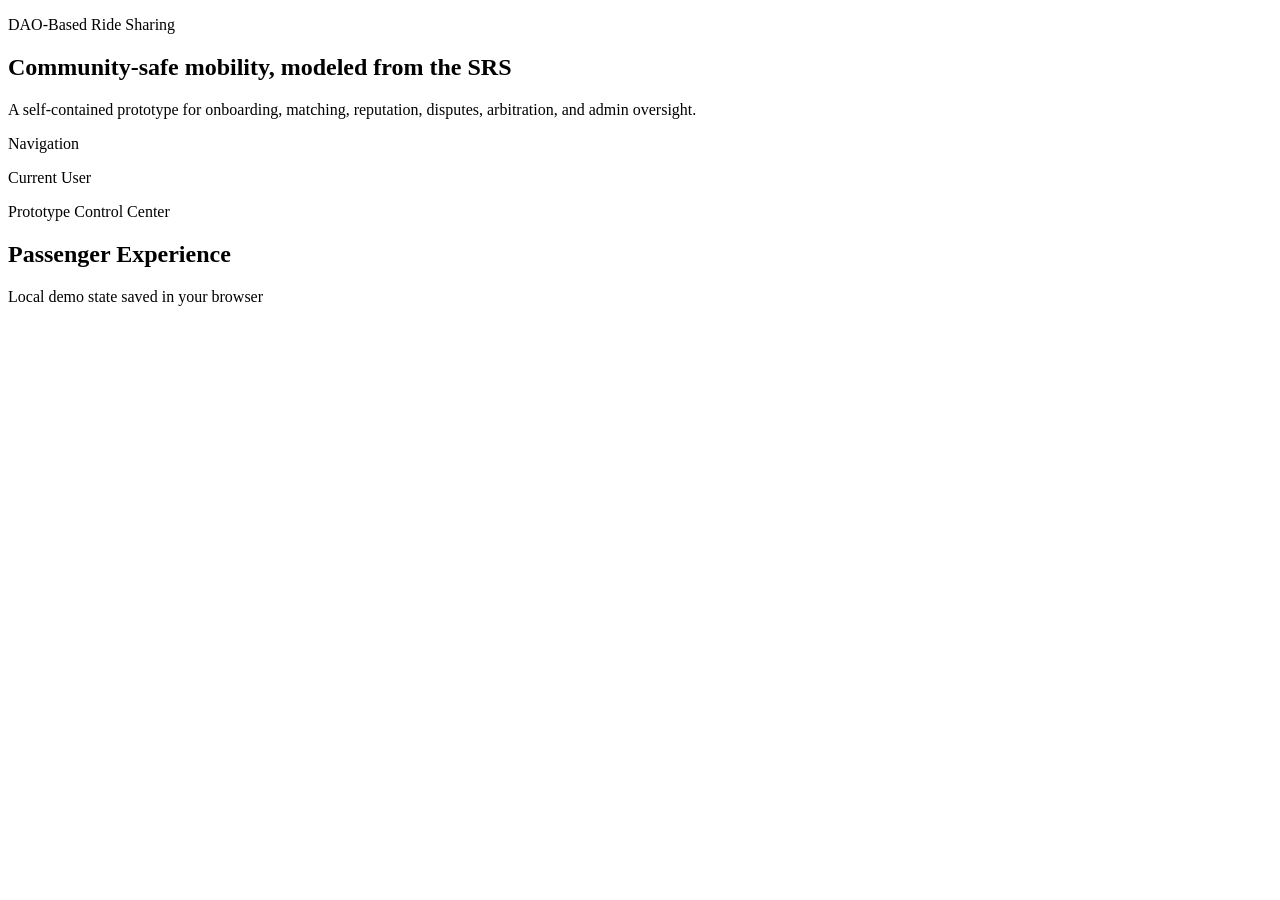
==== public/index.html @ 28e4d22e "Add initial DAO ride sharing prototype and static server" ====
<!doctype html>
<html lang="en">
  <head>
    <meta charset="utf-8" />
    <meta name="viewport" content="width=device-width, initial-scale=1" />
    <title>DAO Ride Sharing Prototype</title>
    <link rel="stylesheet" href="./styles.css" />
  </head>
  <body>
    <div class="page-shell">
      <aside class="sidebar">
        <div class="brand-card">
          <p class="eyebrow">DAO-Based Ride Sharing</p>
          <h1>Community-safe mobility, modeled from the SRS</h1>
          <p class="muted">
            A self-contained prototype for onboarding, matching, reputation,
            disputes, arbitration, and admin oversight.
          </p>
        </div>

        <div class="panel">
          <p class="panel-title">Navigation</p>
          <nav id="nav" class="nav-stack"></nav>
        </div>

        <div class="panel">
          <p class="panel-title">Current User</p>
          <div id="user-summary"></div>
        </div>
      </aside>

      <main class="main-content">
        <header class="topbar">
          <div>
            <p class="eyebrow">Prototype Control Center</p>
            <h2 id="view-title">Passenger Experience</h2>
          </div>
          <div class="status-chip">
            <span class="status-dot"></span>
            Local demo state saved in your browser
          </div>
        </header>

        <section id="hero-stats" class="hero-stats"></section>
        <section id="view-root" class="view-root"></section>
      </main>
    </div>

    <template id="empty-state-template">
      <div class="empty-state">
        <h3>Nothing here yet</h3>
        <p class="muted">Try another role or create your first ride request.</p>
      </div>
    </template>

    <script src="./app.js"></script>
  </body>
</html>
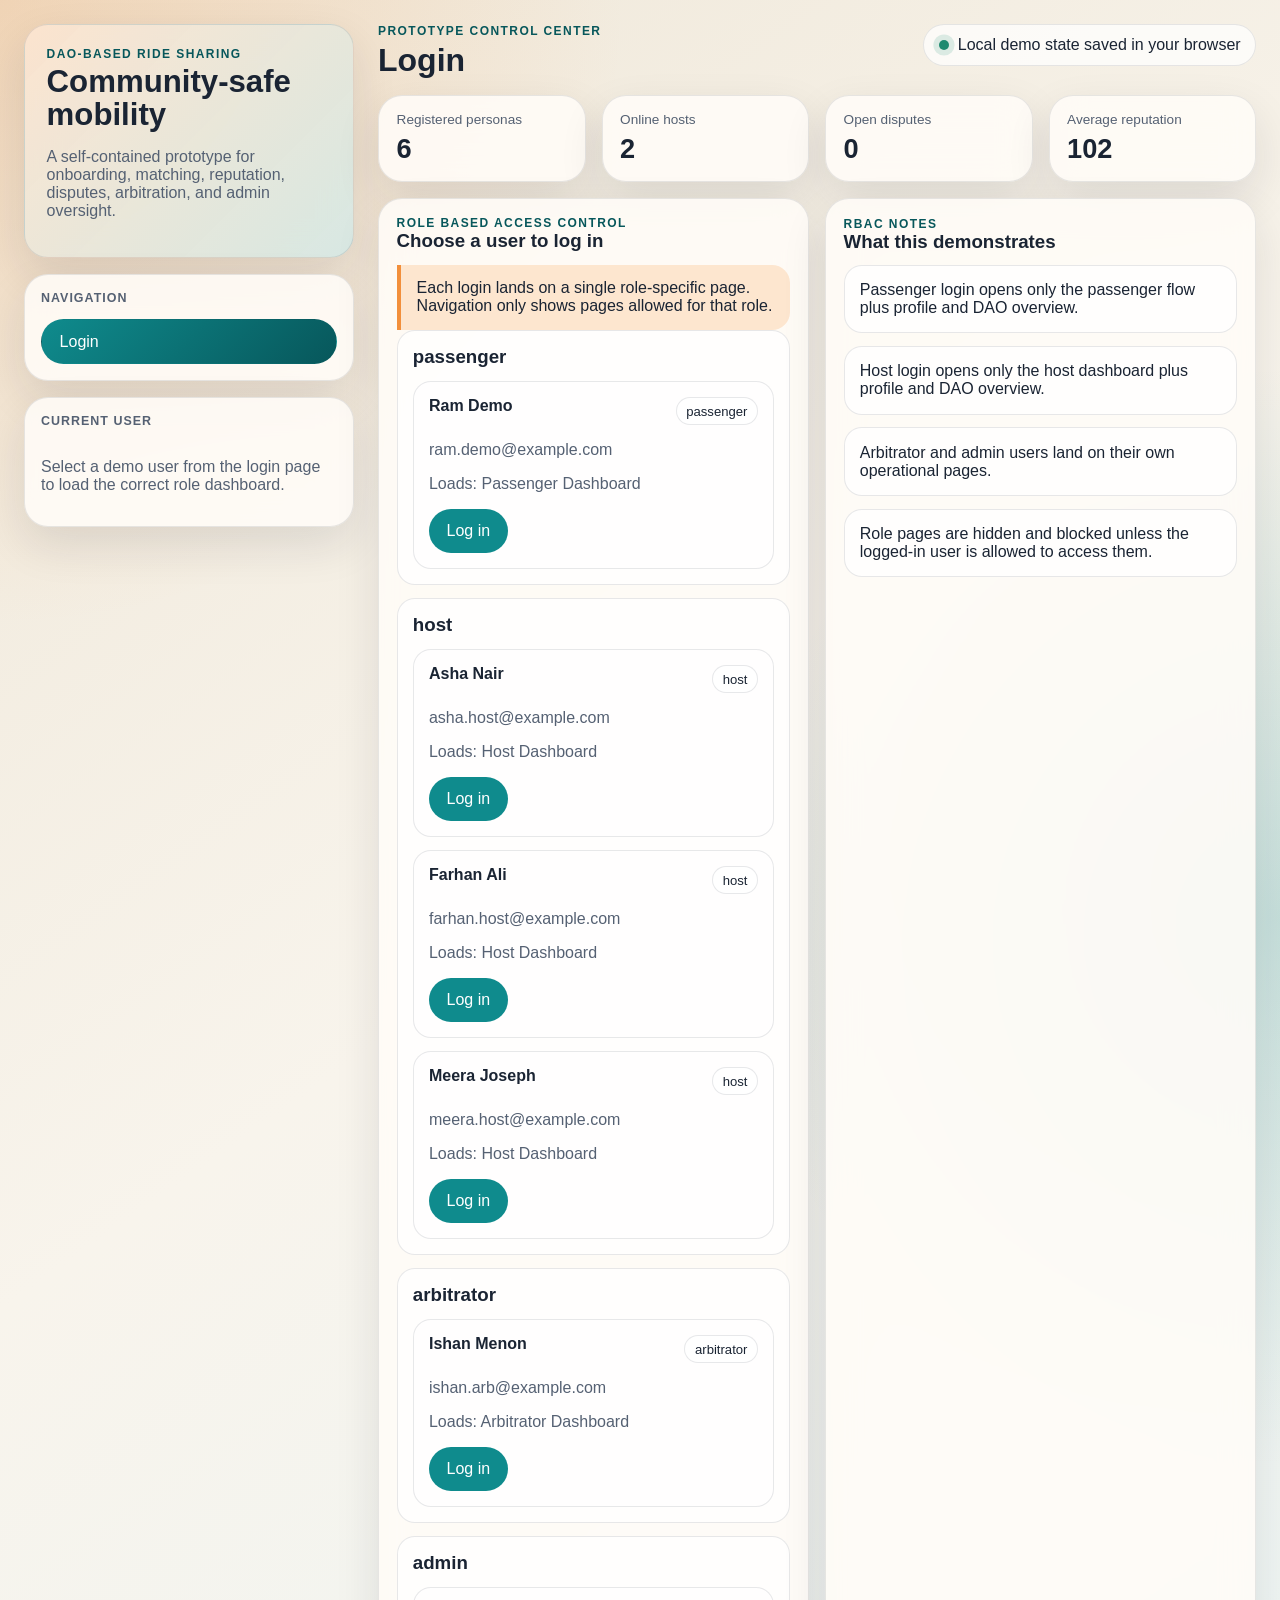
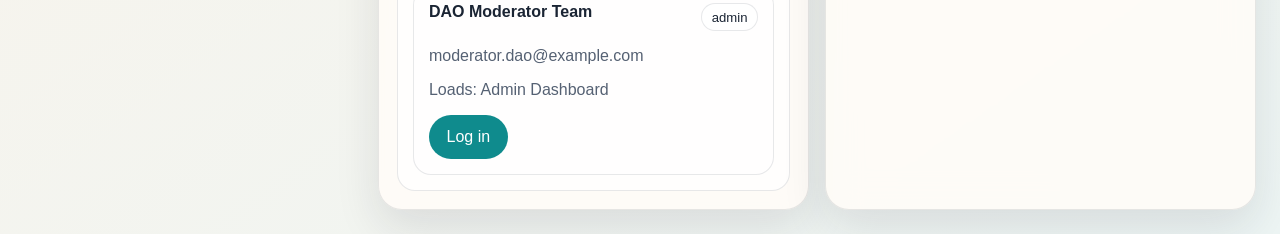
==== commit 17c92430: "Updating index.html" ====
--- a/public/index.html
+++ b/public/index.html
@@ -11,7 +11,7 @@
       <aside class="sidebar">
         <div class="brand-card">
           <p class="eyebrow">DAO-Based Ride Sharing</p>
-          <h1>Community-safe mobility, modeled from the SRS</h1>
+          <h1>Community-safe mobility</h1>
           <p class="muted">
             A self-contained prototype for onboarding, matching, reputation,
             disputes, arbitration, and admin oversight.
--- a/public/styles.css
+++ b/public/styles.css
@@ -0,0 +1,418 @@
+﻿:root {
+  --bg: #f4efe5;
+  --panel: rgba(255, 252, 247, 0.88);
+  --ink: #1a2433;
+  --muted: #556173;
+  --line: rgba(26, 36, 51, 0.1);
+  --accent: #0f8b8d;
+  --accent-strong: #07575b;
+  --warm: #f28f3b;
+  --warm-soft: #fde6cf;
+  --danger: #c44536;
+  --success: #1f8a70;
+  --shadow: 0 18px 45px rgba(23, 31, 42, 0.11);
+  --radius-lg: 24px;
+  --radius-md: 18px;
+  --radius-sm: 12px;
+}
+
+* {
+  box-sizing: border-box;
+}
+
+html,
+body {
+  margin: 0;
+  min-height: 100%;
+  font-family: Aptos, "Segoe UI", "Trebuchet MS", sans-serif;
+  color: var(--ink);
+  background:
+    radial-gradient(circle at top left, rgba(242, 143, 59, 0.22), transparent 28%),
+    radial-gradient(circle at right center, rgba(15, 139, 141, 0.2), transparent 35%),
+    linear-gradient(145deg, #efe7d8, #f8f4ec 48%, #edf5f4);
+}
+
+button,
+input,
+select,
+textarea {
+  font: inherit;
+}
+
+button {
+  border: 0;
+  border-radius: 999px;
+  padding: 0.8rem 1.1rem;
+  background: var(--accent);
+  color: white;
+  cursor: pointer;
+  transition: transform 140ms ease, opacity 140ms ease, background 140ms ease;
+}
+
+button:hover {
+  transform: translateY(-1px);
+}
+
+button.secondary {
+  background: rgba(15, 139, 141, 0.12);
+  color: var(--accent-strong);
+}
+
+button.ghost {
+  background: transparent;
+  color: var(--accent-strong);
+  border: 1px solid var(--line);
+}
+
+button.danger {
+  background: var(--danger);
+}
+
+button:disabled {
+  cursor: not-allowed;
+  opacity: 0.55;
+  transform: none;
+}
+
+.page-shell {
+  display: grid;
+  grid-template-columns: 330px 1fr;
+  gap: 1.5rem;
+  padding: 1.5rem;
+}
+
+.sidebar,
+.main-content {
+  min-width: 0;
+}
+
+.sidebar {
+  display: flex;
+  flex-direction: column;
+  gap: 1rem;
+}
+
+.brand-card,
+.panel,
+.hero-card,
+.content-card {
+  border: 1px solid var(--line);
+  border-radius: var(--radius-lg);
+  background: var(--panel);
+  box-shadow: var(--shadow);
+  backdrop-filter: blur(16px);
+}
+
+.brand-card {
+  padding: 1.35rem;
+  background:
+    linear-gradient(135deg, rgba(242, 143, 59, 0.18), rgba(15, 139, 141, 0.16)),
+    var(--panel);
+}
+
+.brand-card h1 {
+  margin: 0.35rem 0 0.6rem;
+  font-size: 1.95rem;
+  line-height: 1.05;
+}
+
+.panel {
+  padding: 1rem;
+}
+
+.panel-title {
+  margin: 0 0 0.85rem;
+  font-weight: 700;
+  text-transform: uppercase;
+  letter-spacing: 0.08em;
+  font-size: 0.78rem;
+  color: var(--muted);
+}
+
+.eyebrow {
+  margin: 0;
+  text-transform: uppercase;
+  letter-spacing: 0.12em;
+  font-size: 0.75rem;
+  color: var(--accent-strong);
+  font-weight: 700;
+}
+
+.muted {
+  color: var(--muted);
+}
+
+.nav-stack {
+  display: grid;
+  gap: 0.55rem;
+}
+
+.nav-button {
+  justify-content: flex-start;
+  width: 100%;
+  text-align: left;
+  background: rgba(255, 255, 255, 0.75);
+  color: var(--ink);
+  border: 1px solid transparent;
+}
+
+.nav-button.active {
+  background: linear-gradient(135deg, var(--accent), var(--accent-strong));
+  color: white;
+}
+
+.topbar {
+  display: flex;
+  justify-content: space-between;
+  align-items: flex-start;
+  gap: 1rem;
+  margin-bottom: 1rem;
+}
+
+.topbar h2 {
+  margin: 0.25rem 0 0;
+  font-size: 2rem;
+}
+
+.status-chip,
+.chip {
+  display: inline-flex;
+  align-items: center;
+  gap: 0.55rem;
+  border: 1px solid var(--line);
+  border-radius: 999px;
+  padding: 0.7rem 0.9rem;
+  background: rgba(255, 255, 255, 0.72);
+}
+
+.status-dot,
+.dot {
+  width: 0.65rem;
+  height: 0.65rem;
+  border-radius: 50%;
+  background: var(--success);
+  box-shadow: 0 0 0 0.35rem rgba(31, 138, 112, 0.15);
+}
+
+.hero-stats {
+  display: grid;
+  grid-template-columns: repeat(4, minmax(0, 1fr));
+  gap: 1rem;
+  margin-bottom: 1rem;
+}
+
+.hero-card {
+  padding: 1rem 1.1rem;
+}
+
+.hero-card .label {
+  margin: 0;
+  color: var(--muted);
+  font-size: 0.85rem;
+}
+
+.hero-card .value {
+  margin: 0.35rem 0 0;
+  font-size: 1.7rem;
+  font-weight: 800;
+}
+
+.view-root {
+  display: grid;
+  gap: 1rem;
+}
+
+.grid-two,
+.grid-three,
+.form-grid {
+  display: grid;
+  gap: 1rem;
+}
+
+.grid-two {
+  grid-template-columns: repeat(2, minmax(0, 1fr));
+}
+
+.grid-three {
+  grid-template-columns: repeat(3, minmax(0, 1fr));
+}
+
+.content-card {
+  padding: 1.1rem;
+}
+
+.card-header {
+  display: flex;
+  justify-content: space-between;
+  align-items: center;
+  gap: 1rem;
+  margin-bottom: 0.8rem;
+}
+
+.card-header h3,
+.content-card h3,
+.content-card h4 {
+  margin: 0;
+}
+
+.stack,
+.inline-actions {
+  display: flex;
+  flex-wrap: wrap;
+  gap: 0.65rem;
+}
+
+.stack {
+  flex-direction: column;
+}
+
+.form-grid {
+  grid-template-columns: repeat(2, minmax(0, 1fr));
+}
+
+.form-field {
+  display: grid;
+  gap: 0.35rem;
+}
+
+.form-field label {
+  font-weight: 700;
+  font-size: 0.9rem;
+}
+
+.form-field input,
+.form-field select,
+.form-field textarea {
+  width: 100%;
+  border-radius: var(--radius-sm);
+  border: 1px solid var(--line);
+  padding: 0.8rem 0.9rem;
+  background: rgba(255, 255, 255, 0.9);
+}
+
+.form-field textarea {
+  min-height: 110px;
+  resize: vertical;
+}
+
+.list {
+  display: grid;
+  gap: 0.8rem;
+}
+
+.list-item {
+  border: 1px solid var(--line);
+  border-radius: var(--radius-md);
+  padding: 0.95rem;
+  background: rgba(255, 255, 255, 0.76);
+}
+
+.timeline {
+  display: flex;
+  flex-wrap: wrap;
+  gap: 0.75rem;
+  margin-top: 0.75rem;
+}
+
+.timeline-step {
+  display: inline-flex;
+  align-items: center;
+  gap: 0.4rem;
+  padding: 0.55rem 0.75rem;
+  border-radius: 999px;
+  background: #f3ede1;
+  color: var(--muted);
+  border: 1px solid var(--line);
+}
+
+.timeline-step.active {
+  background: var(--accent);
+  color: white;
+}
+
+.timeline-step.done {
+  background: rgba(31, 138, 112, 0.14);
+  color: var(--success);
+}
+
+.tag {
+  display: inline-flex;
+  align-items: center;
+  padding: 0.35rem 0.6rem;
+  border-radius: 999px;
+  font-size: 0.82rem;
+  border: 1px solid var(--line);
+  background: rgba(255, 255, 255, 0.82);
+}
+
+.tag.warn {
+  background: rgba(242, 143, 59, 0.15);
+  color: #925115;
+}
+
+.tag.success {
+  background: rgba(31, 138, 112, 0.14);
+  color: var(--success);
+}
+
+.tag.danger {
+  background: rgba(196, 69, 54, 0.14);
+  color: var(--danger);
+}
+
+.reputation-bar {
+  width: 100%;
+  height: 0.7rem;
+  border-radius: 999px;
+  background: rgba(15, 139, 141, 0.12);
+  overflow: hidden;
+}
+
+.reputation-bar span {
+  display: block;
+  height: 100%;
+  background: linear-gradient(90deg, var(--warm), var(--accent));
+}
+
+.empty-state {
+  text-align: center;
+  padding: 2.2rem 1rem;
+  border-radius: var(--radius-lg);
+  border: 1px dashed var(--line);
+  background: rgba(255, 255, 255, 0.55);
+}
+
+.notice {
+  border-left: 4px solid var(--warm);
+  padding: 0.9rem 1rem;
+  background: var(--warm-soft);
+  border-radius: 0 var(--radius-md) var(--radius-md) 0;
+}
+
+.split-line {
+  display: flex;
+  justify-content: space-between;
+  gap: 1rem;
+  flex-wrap: wrap;
+}
+
+.mono {
+  font-family: Consolas, "Courier New", monospace;
+}
+
+@media (max-width: 1100px) {
+  .page-shell {
+    grid-template-columns: 1fr;
+  }
+
+  .hero-stats,
+  .grid-two,
+  .grid-three,
+  .form-grid {
+    grid-template-columns: 1fr;
+  }
+
+  .topbar {
+    flex-direction: column;
+  }
+}
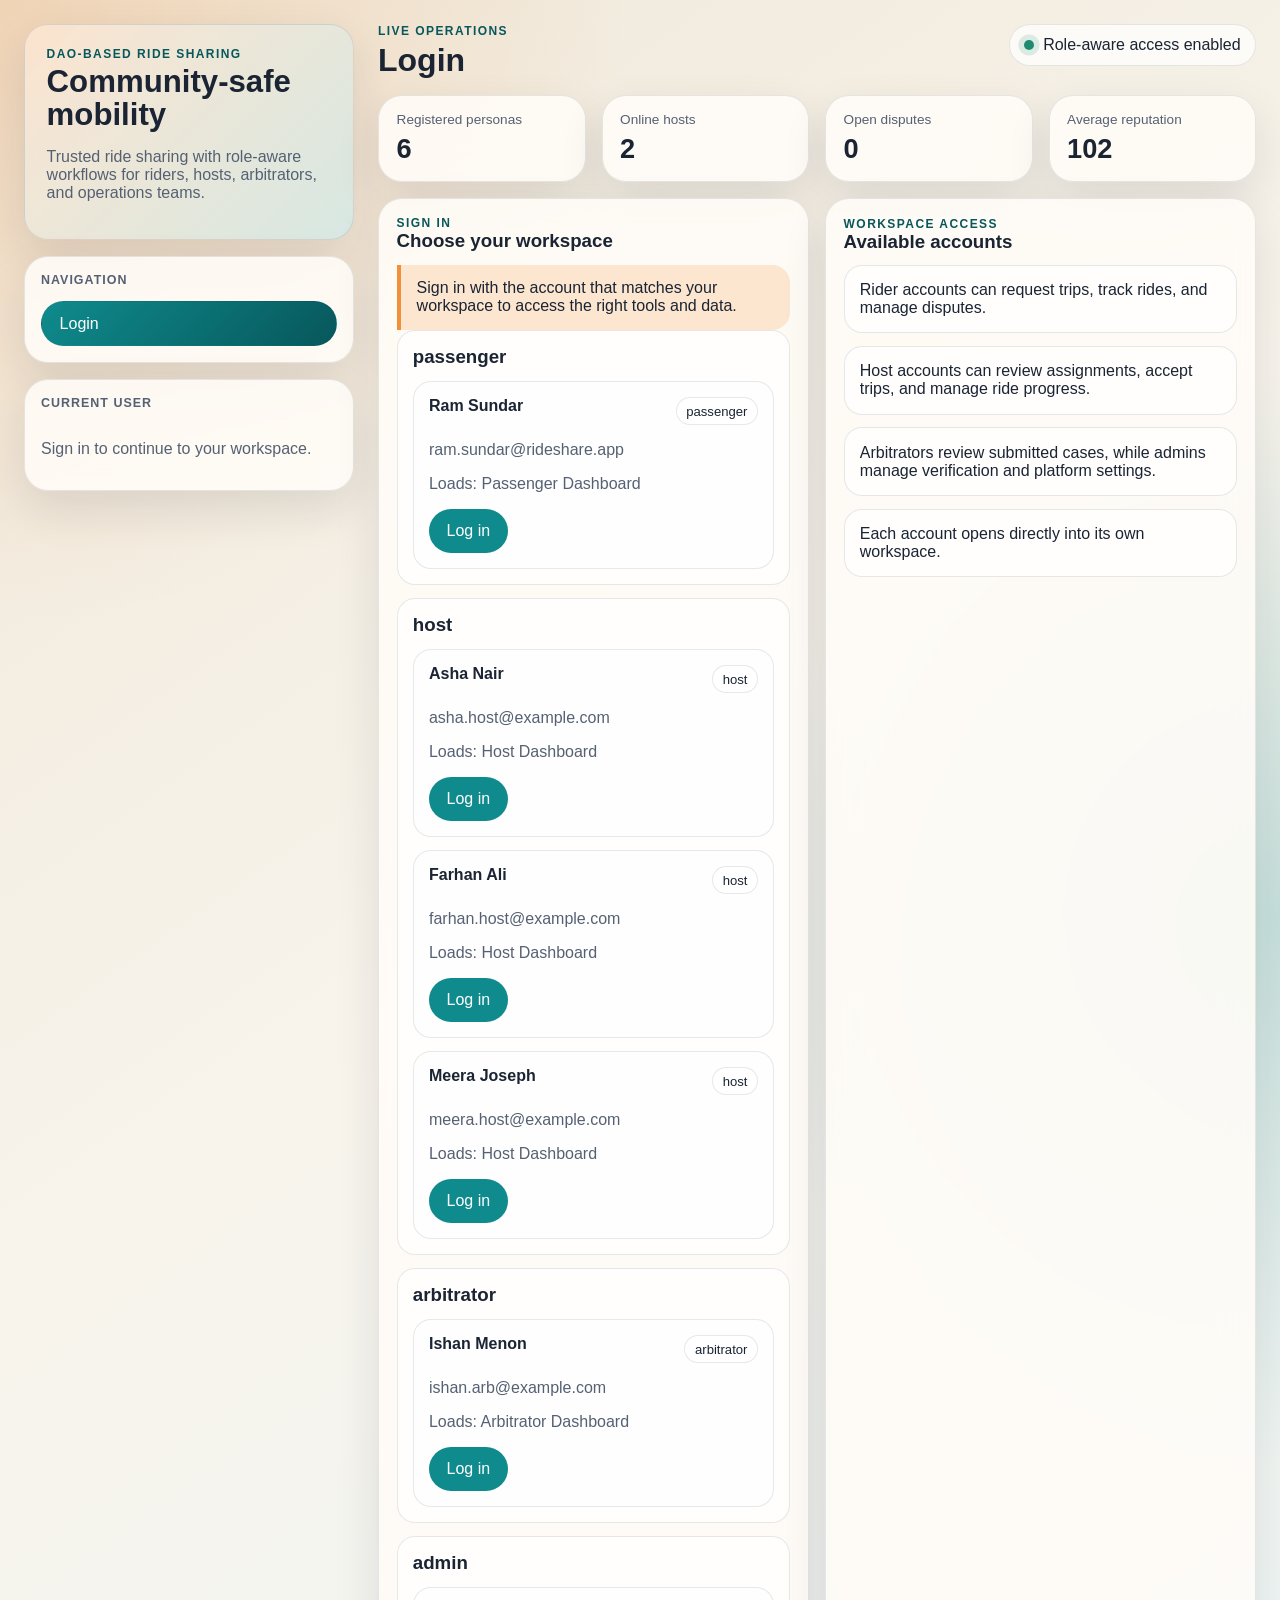
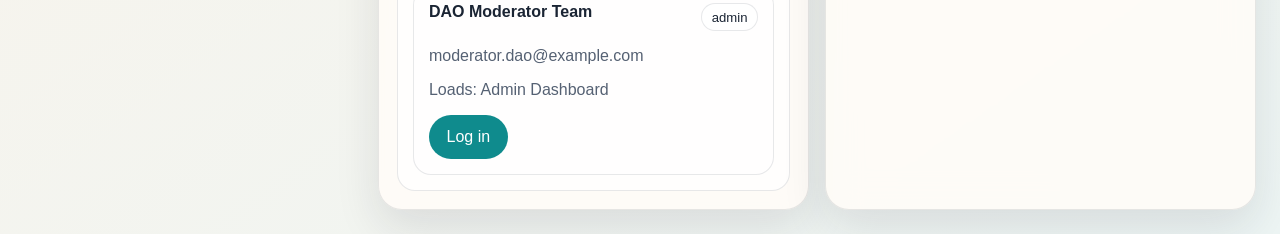
==== commit 35ae4abf: "Refined UI wording" ====
--- a/public/index.html
+++ b/public/index.html
@@ -1,9 +1,9 @@
-<!doctype html>
+﻿<!doctype html>
 <html lang="en">
   <head>
     <meta charset="utf-8" />
     <meta name="viewport" content="width=device-width, initial-scale=1" />
-    <title>DAO Ride Sharing Prototype</title>
+    <title>DAO Ride Sharing</title>
     <link rel="stylesheet" href="./styles.css" />
   </head>
   <body>
@@ -13,8 +13,7 @@
           <p class="eyebrow">DAO-Based Ride Sharing</p>
           <h1>Community-safe mobility</h1>
           <p class="muted">
-            A self-contained prototype for onboarding, matching, reputation,
-            disputes, arbitration, and admin oversight.
+            Trusted ride sharing with role-aware workflows for riders, hosts, arbitrators, and operations teams.
           </p>
         </div>
 
@@ -32,12 +31,12 @@
       <main class="main-content">
         <header class="topbar">
           <div>
-            <p class="eyebrow">Prototype Control Center</p>
-            <h2 id="view-title">Passenger Experience</h2>
+            <p class="eyebrow">Live Operations</p>
+            <h2 id="view-title">Sign In</h2>
           </div>
           <div class="status-chip">
             <span class="status-dot"></span>
-            Local demo state saved in your browser
+            Role-aware access enabled
           </div>
         </header>
 
@@ -56,3 +55,5 @@
     <script src="./app.js"></script>
   </body>
 </html>
+
+
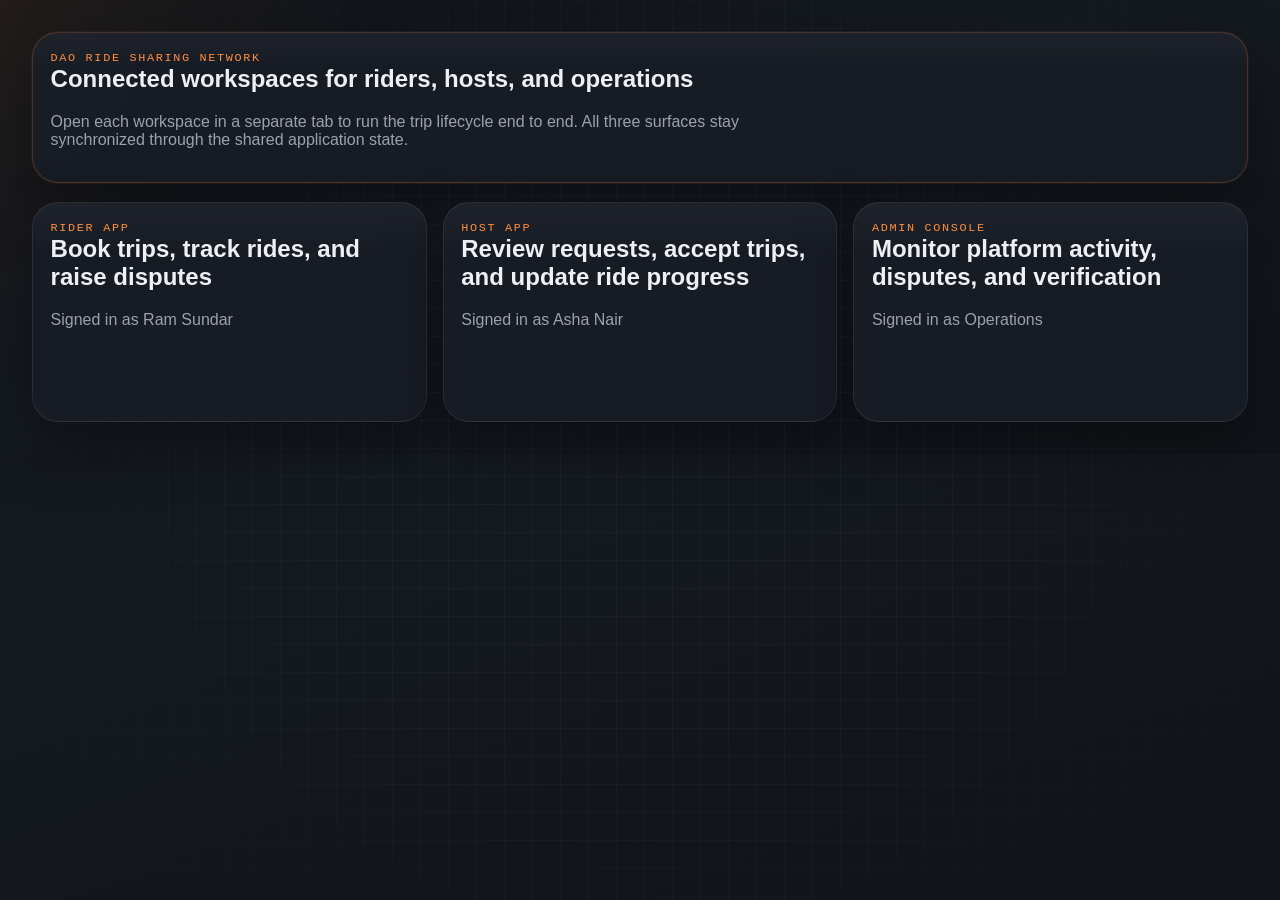
==== commit e5a1b13c: "Updated app logic" ====
--- a/public/index.html
+++ b/public/index.html
@@ -6,54 +6,36 @@
     <title>DAO Ride Sharing</title>
     <link rel="stylesheet" href="./styles.css" />
   </head>
-  <body>
-    <div class="page-shell">
-      <aside class="sidebar">
-        <div class="brand-card">
-          <p class="eyebrow">DAO-Based Ride Sharing</p>
-          <h1>Community-safe mobility</h1>
-          <p class="muted">
-            Trusted ride sharing with role-aware workflows for riders, hosts, arbitrators, and operations teams.
-          </p>
-        </div>
+  <body class="launcher-body">
+    <main class="launcher-shell">
+      <section class="launcher-hero panel industrial-glow">
+        <p class="eyebrow">DAO Ride Sharing Network</p>
+        <h1>Connected workspaces for riders, hosts, and operations</h1>
+        <p class="muted hero-copy">
+          Open each workspace in a separate tab to run the trip lifecycle end to end.
+          All three surfaces stay synchronized through the shared application state.
+        </p>
+      </section>
 
-        <div class="panel">
-          <p class="panel-title">Navigation</p>
-          <nav id="nav" class="nav-stack"></nav>
-        </div>
+      <section class="launcher-grid">
+        <a class="service-card panel" href="./rider.html" target="_blank" rel="noopener noreferrer">
+          <p class="eyebrow">Rider App</p>
+          <h2>Book trips, track rides, and raise disputes</h2>
+          <p class="muted">Signed in as Ram Sundar</p>
+        </a>
 
-        <div class="panel">
-          <p class="panel-title">Current User</p>
-          <div id="user-summary"></div>
-        </div>
-      </aside>
+        <a class="service-card panel" href="./host.html" target="_blank" rel="noopener noreferrer">
+          <p class="eyebrow">Host App</p>
+          <h2>Review requests, accept trips, and update ride progress</h2>
+          <p class="muted">Signed in as Asha Nair</p>
+        </a>
 
-      <main class="main-content">
-        <header class="topbar">
-          <div>
-            <p class="eyebrow">Live Operations</p>
-            <h2 id="view-title">Sign In</h2>
-          </div>
-          <div class="status-chip">
-            <span class="status-dot"></span>
-            Role-aware access enabled
-          </div>
-        </header>
-
-        <section id="hero-stats" class="hero-stats"></section>
-        <section id="view-root" class="view-root"></section>
-      </main>
-    </div>
-
-    <template id="empty-state-template">
-      <div class="empty-state">
-        <h3>Nothing here yet</h3>
-        <p class="muted">Try another role or create your first ride request.</p>
-      </div>
-    </template>
-
-    <script src="./app.js"></script>
+        <a class="service-card panel" href="./admin.html" target="_blank" rel="noopener noreferrer">
+          <p class="eyebrow">Admin Console</p>
+          <h2>Monitor platform activity, disputes, and verification</h2>
+          <p class="muted">Signed in as Operations</p>
+        </a>
+      </section>
+    </main>
   </body>
 </html>
-
-
--- a/public/styles.css
+++ b/public/styles.css
@@ -1,17 +1,20 @@
 ﻿:root {
-  --bg: #f4efe5;
-  --panel: rgba(255, 252, 247, 0.88);
-  --ink: #1a2433;
-  --muted: #556173;
-  --line: rgba(26, 36, 51, 0.1);
-  --accent: #0f8b8d;
-  --accent-strong: #07575b;
-  --warm: #f28f3b;
-  --warm-soft: #fde6cf;
-  --danger: #c44536;
-  --success: #1f8a70;
-  --shadow: 0 18px 45px rgba(23, 31, 42, 0.11);
-  --radius-lg: 24px;
+  --bg: #0f1217;
+  --bg-elevated: #171b22;
+  --panel: rgba(24, 29, 37, 0.92);
+  --panel-strong: #1d232c;
+  --line: rgba(255, 255, 255, 0.08);
+  --line-strong: rgba(255, 255, 255, 0.16);
+  --ink: #eef1f4;
+  --muted: #99a3ae;
+  --accent: #ff8f3f;
+  --accent-soft: rgba(255, 143, 63, 0.18);
+  --success: #4ec9a6;
+  --warn: #f0c36d;
+  --danger: #ff6b6b;
+  --steel: #7f8a96;
+  --shadow: 0 24px 60px rgba(0, 0, 0, 0.35);
+  --radius-lg: 26px;
   --radius-md: 18px;
   --radius-sm: 12px;
 }
@@ -24,14 +27,27 @@
 body {
   margin: 0;
   min-height: 100%;
-  font-family: Aptos, "Segoe UI", "Trebuchet MS", sans-serif;
+  font-family: Bahnschrift, "Segoe UI", "Trebuchet MS", sans-serif;
   color: var(--ink);
   background:
-    radial-gradient(circle at top left, rgba(242, 143, 59, 0.22), transparent 28%),
-    radial-gradient(circle at right center, rgba(15, 139, 141, 0.2), transparent 35%),
-    linear-gradient(145deg, #efe7d8, #f8f4ec 48%, #edf5f4);
-}
-
+    linear-gradient(135deg, rgba(255, 143, 63, 0.08), transparent 22%),
+    linear-gradient(160deg, #0f1217, #151a21 45%, #101318 100%);
+}
+
+body::before {
+  content: "";
+  position: fixed;
+  inset: 0;
+  background-image:
+    linear-gradient(rgba(255,255,255,0.03) 1px, transparent 1px),
+    linear-gradient(90deg, rgba(255,255,255,0.03) 1px, transparent 1px);
+  background-size: 28px 28px;
+  mask-image: radial-gradient(circle at center, black 35%, transparent 95%);
+  pointer-events: none;
+}
+
+body,
+a,
 button,
 input,
 select,
@@ -39,46 +55,107 @@
   font: inherit;
 }
 
+button,
+input,
+select,
+textarea {
+  color: inherit;
+}
+
+button,
+.service-card {
+  transition: transform 140ms ease, border-color 140ms ease, box-shadow 140ms ease;
+}
+
 button {
-  border: 0;
+  border: 1px solid transparent;
   border-radius: 999px;
   padding: 0.8rem 1.1rem;
-  background: var(--accent);
+  background: linear-gradient(135deg, #ff8f3f, #ff6b3d);
   color: white;
   cursor: pointer;
-  transition: transform 140ms ease, opacity 140ms ease, background 140ms ease;
-}
-
-button:hover {
-  transform: translateY(-1px);
+}
+
+button:hover,
+.service-card:hover {
+  transform: translateY(-2px);
 }
 
 button.secondary {
-  background: rgba(15, 139, 141, 0.12);
-  color: var(--accent-strong);
+  background: rgba(255, 255, 255, 0.06);
+  border-color: var(--line-strong);
+  color: var(--ink);
 }
 
 button.ghost {
   background: transparent;
-  color: var(--accent-strong);
-  border: 1px solid var(--line);
+  border-color: var(--line-strong);
+  color: var(--ink);
 }
 
 button.danger {
-  background: var(--danger);
+  background: linear-gradient(135deg, #ff6b6b, #d84c4c);
 }
 
 button:disabled {
+  opacity: 0.45;
   cursor: not-allowed;
-  opacity: 0.55;
   transform: none;
 }
 
-.page-shell {
-  display: grid;
-  grid-template-columns: 330px 1fr;
-  gap: 1.5rem;
-  padding: 1.5rem;
+input,
+select,
+textarea {
+  width: 100%;
+  border-radius: var(--radius-sm);
+  border: 1px solid var(--line-strong);
+  background: rgba(9, 12, 16, 0.75);
+  padding: 0.85rem 0.95rem;
+}
+
+textarea {
+  min-height: 110px;
+  resize: vertical;
+}
+
+.launcher-body {
+  display: grid;
+  place-items: center;
+  padding: 2rem;
+}
+
+.launcher-shell,
+.app-shell {
+  width: min(1380px, 100%);
+}
+
+.launcher-shell {
+  display: grid;
+  gap: 1.2rem;
+}
+
+.launcher-grid {
+  display: grid;
+  grid-template-columns: repeat(3, minmax(0, 1fr));
+  gap: 1rem;
+}
+
+.service-card {
+  display: block;
+  text-decoration: none;
+  color: inherit;
+  min-height: 220px;
+}
+
+.hero-copy {
+  max-width: 760px;
+}
+
+.app-shell {
+  display: grid;
+  grid-template-columns: 320px 1fr;
+  gap: 1.3rem;
+  padding: 1.4rem;
 }
 
 .sidebar,
@@ -92,73 +169,50 @@
   gap: 1rem;
 }
 
-.brand-card,
 .panel,
 .hero-card,
-.content-card {
+.content-card,
+.service-card {
+  background:
+    linear-gradient(180deg, rgba(255,255,255,0.03), transparent 22%),
+    var(--panel);
   border: 1px solid var(--line);
   border-radius: var(--radius-lg);
-  background: var(--panel);
   box-shadow: var(--shadow);
   backdrop-filter: blur(16px);
 }
 
-.brand-card {
-  padding: 1.35rem;
-  background:
-    linear-gradient(135deg, rgba(242, 143, 59, 0.18), rgba(15, 139, 141, 0.16)),
-    var(--panel);
-}
-
-.brand-card h1 {
-  margin: 0.35rem 0 0.6rem;
-  font-size: 1.95rem;
-  line-height: 1.05;
-}
-
-.panel {
-  padding: 1rem;
-}
-
-.panel-title {
-  margin: 0 0 0.85rem;
-  font-weight: 700;
-  text-transform: uppercase;
-  letter-spacing: 0.08em;
-  font-size: 0.78rem;
-  color: var(--muted);
+.panel,
+.content-card,
+.hero-card,
+.service-card {
+  padding: 1.1rem;
+}
+
+.industrial-glow {
+  border-color: rgba(255, 143, 63, 0.22);
+  box-shadow: 0 0 0 1px rgba(255, 143, 63, 0.06), var(--shadow);
 }
 
 .eyebrow {
   margin: 0;
   text-transform: uppercase;
-  letter-spacing: 0.12em;
-  font-size: 0.75rem;
-  color: var(--accent-strong);
-  font-weight: 700;
+  letter-spacing: 0.14em;
+  font-size: 0.74rem;
+  color: var(--accent);
+  font-family: Consolas, "Courier New", monospace;
+}
+
+h1,
+h2,
+h3,
+h4,
+p {
+  margin-top: 0;
 }
 
 .muted {
   color: var(--muted);
-}
-
-.nav-stack {
-  display: grid;
-  gap: 0.55rem;
-}
-
-.nav-button {
-  justify-content: flex-start;
-  width: 100%;
-  text-align: left;
-  background: rgba(255, 255, 255, 0.75);
-  color: var(--ink);
-  border: 1px solid transparent;
-}
-
-.nav-button.active {
-  background: linear-gradient(135deg, var(--accent), var(--accent-strong));
-  color: white;
 }
 
 .topbar {
@@ -170,19 +224,20 @@
 }
 
 .topbar h2 {
-  margin: 0.25rem 0 0;
+  margin-bottom: 0;
   font-size: 2rem;
 }
 
 .status-chip,
-.chip {
+.tag,
+.kpi-badge {
   display: inline-flex;
   align-items: center;
   gap: 0.55rem;
-  border: 1px solid var(--line);
+  border: 1px solid var(--line-strong);
   border-radius: 999px;
-  padding: 0.7rem 0.9rem;
-  background: rgba(255, 255, 255, 0.72);
+  padding: 0.6rem 0.85rem;
+  background: rgba(255, 255, 255, 0.04);
 }
 
 .status-dot,
@@ -191,37 +246,10 @@
   height: 0.65rem;
   border-radius: 50%;
   background: var(--success);
-  box-shadow: 0 0 0 0.35rem rgba(31, 138, 112, 0.15);
-}
-
-.hero-stats {
-  display: grid;
-  grid-template-columns: repeat(4, minmax(0, 1fr));
-  gap: 1rem;
-  margin-bottom: 1rem;
-}
-
-.hero-card {
-  padding: 1rem 1.1rem;
-}
-
-.hero-card .label {
-  margin: 0;
-  color: var(--muted);
-  font-size: 0.85rem;
-}
-
-.hero-card .value {
-  margin: 0.35rem 0 0;
-  font-size: 1.7rem;
-  font-weight: 800;
-}
-
-.view-root {
-  display: grid;
-  gap: 1rem;
-}
-
+  box-shadow: 0 0 0 0.35rem rgba(78, 201, 166, 0.14);
+}
+
+.hero-stats,
 .grid-two,
 .grid-three,
 .form-grid {
@@ -229,182 +257,136 @@
   gap: 1rem;
 }
 
-.grid-two {
-  grid-template-columns: repeat(2, minmax(0, 1fr));
-}
-
+.hero-stats,
 .grid-three {
   grid-template-columns: repeat(3, minmax(0, 1fr));
 }
 
-.content-card {
-  padding: 1.1rem;
-}
-
-.card-header {
+.grid-two,
+.form-grid {
+  grid-template-columns: repeat(2, minmax(0, 1fr));
+}
+
+.view-root,
+.stack,
+.list {
+  display: grid;
+  gap: 1rem;
+}
+
+.card-header,
+.split-line,
+.inline-actions {
   display: flex;
   justify-content: space-between;
-  align-items: center;
-  gap: 1rem;
+  gap: 1rem;
+  flex-wrap: wrap;
+}
+
+.form-field {
+  display: grid;
+  gap: 0.35rem;
+}
+
+.form-field label,
+.panel-title {
+  font-size: 0.82rem;
+  font-weight: 700;
+  letter-spacing: 0.08em;
+  text-transform: uppercase;
+  color: var(--steel);
+}
+
+.panel-title {
   margin-bottom: 0.8rem;
 }
 
-.card-header h3,
-.content-card h3,
-.content-card h4 {
-  margin: 0;
-}
-
-.stack,
-.inline-actions {
-  display: flex;
-  flex-wrap: wrap;
-  gap: 0.65rem;
-}
-
-.stack {
-  flex-direction: column;
-}
-
-.form-grid {
-  grid-template-columns: repeat(2, minmax(0, 1fr));
-}
-
-.form-field {
-  display: grid;
-  gap: 0.35rem;
-}
-
-.form-field label {
-  font-weight: 700;
-  font-size: 0.9rem;
-}
-
-.form-field input,
-.form-field select,
-.form-field textarea {
+.nav-stack,
+.timeline {
+  display: grid;
+  gap: 0.55rem;
+}
+
+.nav-button {
   width: 100%;
-  border-radius: var(--radius-sm);
-  border: 1px solid var(--line);
-  padding: 0.8rem 0.9rem;
-  background: rgba(255, 255, 255, 0.9);
-}
-
-.form-field textarea {
-  min-height: 110px;
-  resize: vertical;
-}
-
-.list {
-  display: grid;
-  gap: 0.8rem;
+  text-align: left;
+  background: rgba(255, 255, 255, 0.03);
+  border: 1px solid transparent;
+}
+
+.nav-button.active {
+  background: linear-gradient(135deg, rgba(255,143,63,0.18), rgba(255,107,61,0.14));
+  border-color: rgba(255, 143, 63, 0.35);
 }
 
 .list-item {
-  border: 1px solid var(--line);
+  border: 1px solid var(--line-strong);
   border-radius: var(--radius-md);
   padding: 0.95rem;
-  background: rgba(255, 255, 255, 0.76);
+  background: rgba(255, 255, 255, 0.03);
+}
+
+.notice {
+  border-left: 4px solid var(--accent);
+  padding: 0.95rem 1rem;
+  border-radius: 0 var(--radius-md) var(--radius-md) 0;
+  background: var(--accent-soft);
 }
 
 .timeline {
-  display: flex;
-  flex-wrap: wrap;
-  gap: 0.75rem;
-  margin-top: 0.75rem;
+  grid-template-columns: repeat(auto-fit, minmax(125px, 1fr));
 }
 
 .timeline-step {
-  display: inline-flex;
-  align-items: center;
-  gap: 0.4rem;
-  padding: 0.55rem 0.75rem;
+  border: 1px solid var(--line-strong);
   border-radius: 999px;
-  background: #f3ede1;
+  padding: 0.65rem 0.75rem;
+  text-align: center;
   color: var(--muted);
-  border: 1px solid var(--line);
+  background: rgba(255, 255, 255, 0.03);
 }
 
 .timeline-step.active {
-  background: var(--accent);
-  color: white;
+  background: linear-gradient(135deg, rgba(255,143,63,0.2), rgba(255,107,61,0.18));
+  border-color: rgba(255, 143, 63, 0.38);
+  color: var(--ink);
 }
 
 .timeline-step.done {
-  background: rgba(31, 138, 112, 0.14);
+  background: rgba(78, 201, 166, 0.14);
+  border-color: rgba(78, 201, 166, 0.28);
   color: var(--success);
-}
-
-.tag {
-  display: inline-flex;
-  align-items: center;
-  padding: 0.35rem 0.6rem;
-  border-radius: 999px;
-  font-size: 0.82rem;
-  border: 1px solid var(--line);
-  background: rgba(255, 255, 255, 0.82);
-}
-
-.tag.warn {
-  background: rgba(242, 143, 59, 0.15);
-  color: #925115;
-}
-
-.tag.success {
-  background: rgba(31, 138, 112, 0.14);
-  color: var(--success);
-}
-
-.tag.danger {
-  background: rgba(196, 69, 54, 0.14);
-  color: var(--danger);
 }
 
 .reputation-bar {
   width: 100%;
-  height: 0.7rem;
+  height: 0.72rem;
   border-radius: 999px;
-  background: rgba(15, 139, 141, 0.12);
   overflow: hidden;
+  background: rgba(255, 255, 255, 0.06);
 }
 
 .reputation-bar span {
   display: block;
   height: 100%;
-  background: linear-gradient(90deg, var(--warm), var(--accent));
+  background: linear-gradient(90deg, var(--accent), #ffb14d);
 }
 
 .empty-state {
   text-align: center;
-  padding: 2.2rem 1rem;
+  padding: 2rem 1rem;
   border-radius: var(--radius-lg);
-  border: 1px dashed var(--line);
-  background: rgba(255, 255, 255, 0.55);
-}
-
-.notice {
-  border-left: 4px solid var(--warm);
-  padding: 0.9rem 1rem;
-  background: var(--warm-soft);
-  border-radius: 0 var(--radius-md) var(--radius-md) 0;
-}
-
-.split-line {
-  display: flex;
-  justify-content: space-between;
-  gap: 1rem;
-  flex-wrap: wrap;
-}
-
-.mono {
-  font-family: Consolas, "Courier New", monospace;
-}
-
-@media (max-width: 1100px) {
-  .page-shell {
-    grid-template-columns: 1fr;
-  }
-
+  border: 1px dashed var(--line-strong);
+  background: rgba(255, 255, 255, 0.03);
+}
+
+.tag.success { color: var(--success); }
+.tag.warn { color: var(--warn); }
+.tag.danger { color: var(--danger); }
+
+@media (max-width: 1180px) {
+  .app-shell,
+  .launcher-grid,
   .hero-stats,
   .grid-two,
   .grid-three,
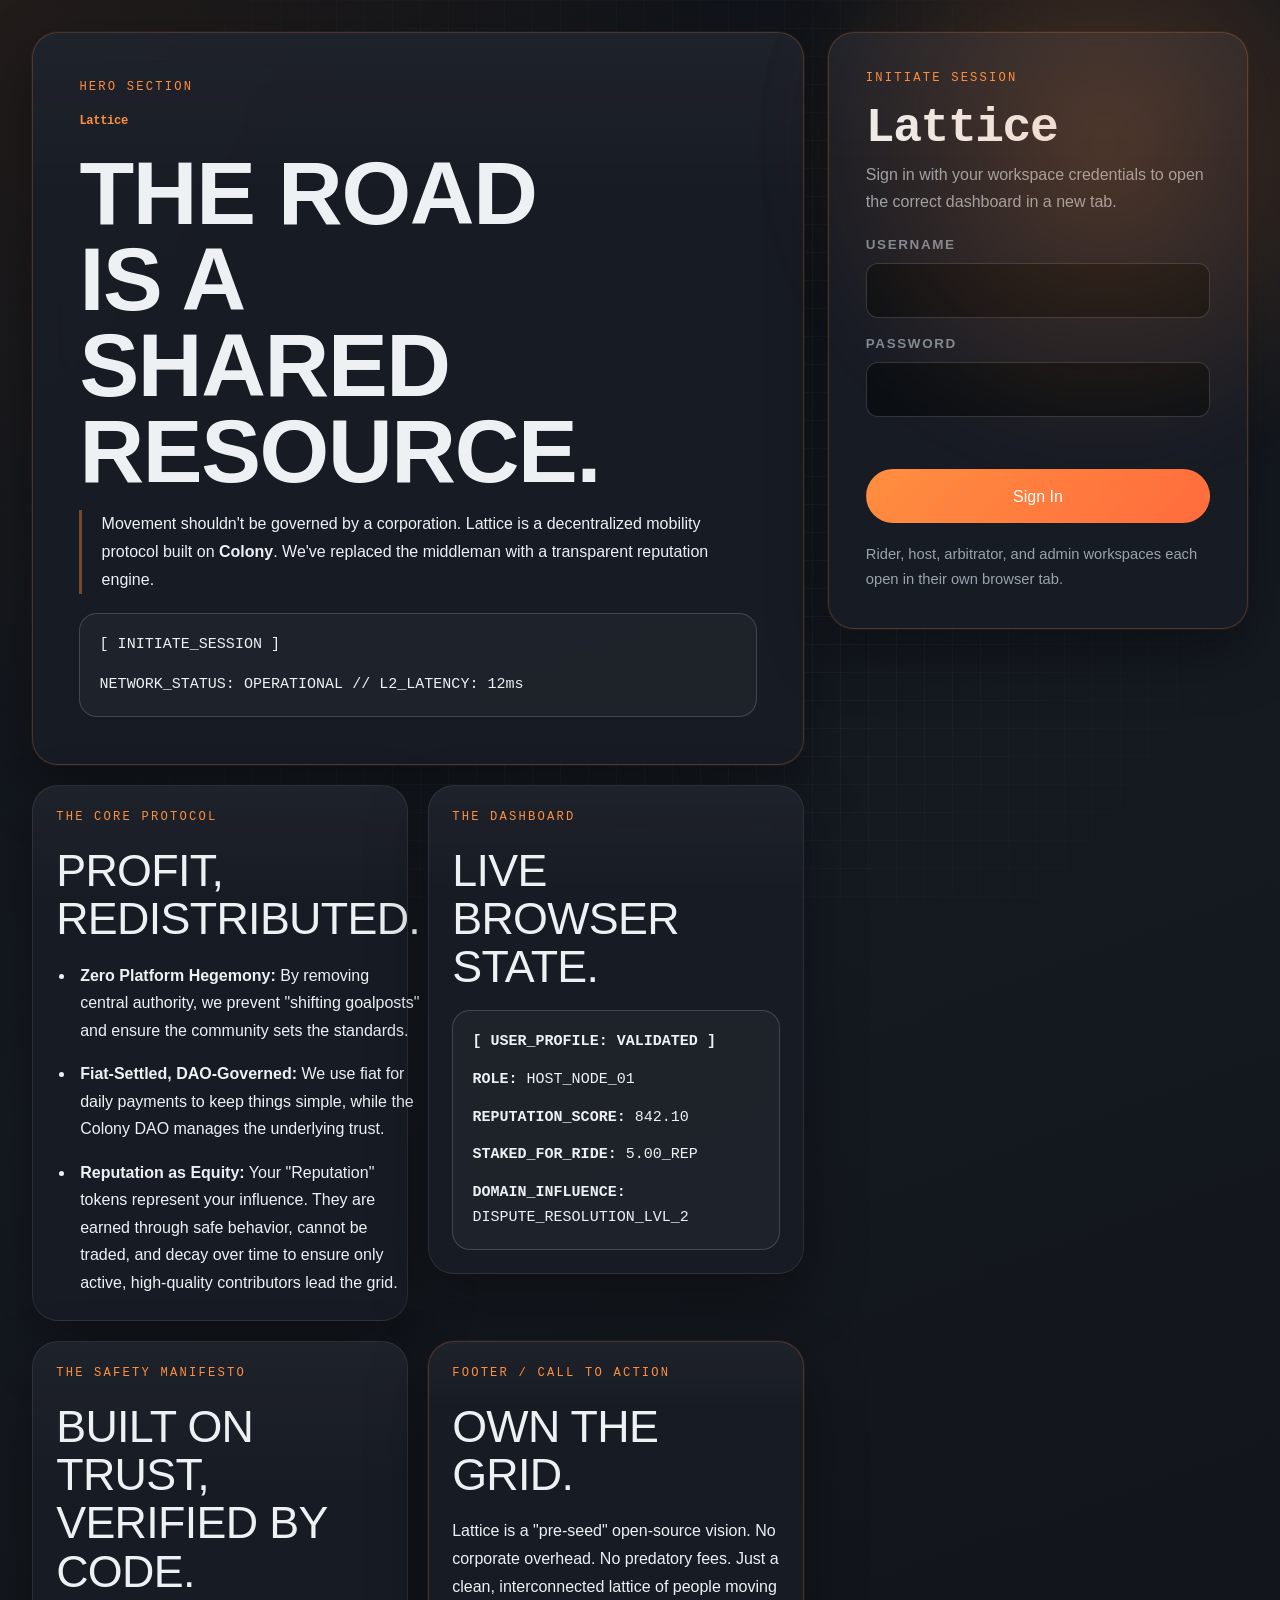
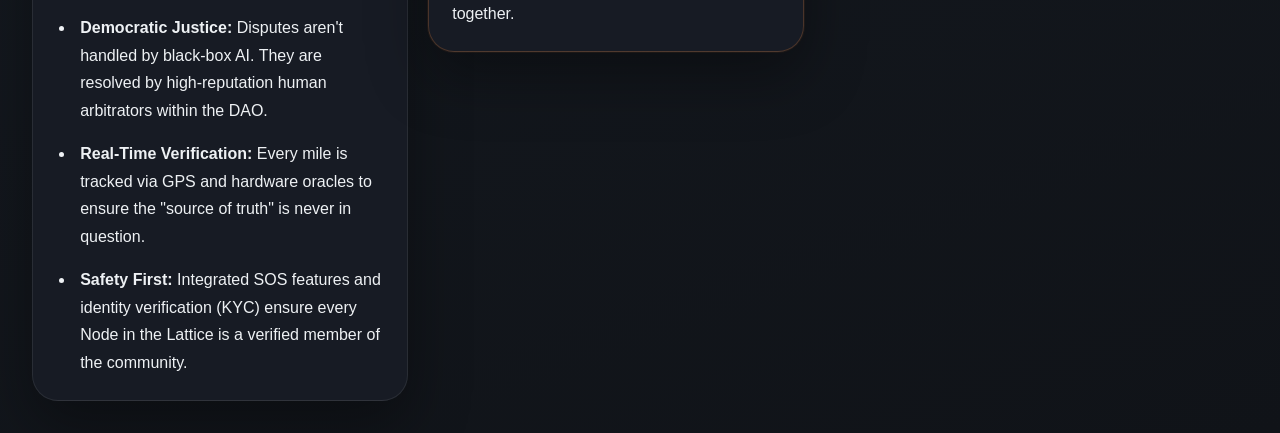
==== commit cffef4ed: "Changed the workflow to include multiple screens for each user type. Added DAO-like actions: staking" ====
--- a/public/index.html
+++ b/public/index.html
@@ -1,41 +1,111 @@
-﻿<!doctype html>
+<!doctype html>
 <html lang="en">
   <head>
     <meta charset="utf-8" />
     <meta name="viewport" content="width=device-width, initial-scale=1" />
-    <title>DAO Ride Sharing</title>
+    <title>Lattice | Sign In</title>
     <link rel="stylesheet" href="./styles.css" />
   </head>
-  <body class="launcher-body">
-    <main class="launcher-shell">
-      <section class="launcher-hero panel industrial-glow">
-        <p class="eyebrow">DAO Ride Sharing Network</p>
-        <h1>Connected workspaces for riders, hosts, and operations</h1>
-        <p class="muted hero-copy">
-          Open each workspace in a separate tab to run the trip lifecycle end to end.
-          All three surfaces stay synchronized through the shared application state.
-        </p>
+  <body class="login-body">
+    <main class="login-shell login-layout">
+      <section class="login-story">
+        <section class="login-hero panel industrial-glow">
+          <div class="stack login-copy-block">
+            <p class="eyebrow">Hero Section</p>
+            <p class="eyebrow brand-mark">Lattice</p>
+          </div>
+          <div class="stack login-copy-block">
+            <h1 class="login-hero-title">THE ROAD IS A SHARED RESOURCE.</h1>
+            <blockquote class="login-hero-quote">
+              Movement shouldn't be governed by a corporation. Lattice is a decentralized mobility protocol built on <strong>Colony</strong>.
+              We've replaced the middleman with a transparent reputation engine.
+            </blockquote>
+          </div>
+          <div class="login-feed">
+            <code class="login-tech-line">[ INITIATE_SESSION ]</code>
+            <code class="login-tech-line">NETWORK_STATUS: OPERATIONAL // L2_LATENCY: 12ms</code>
+          </div>
+        </section>
+
+        <section class="login-grid-two">
+          <article class="panel login-section-card">
+            <p class="eyebrow">The Core Protocol</p>
+            <h2 class="login-section-title">PROFIT, REDISTRIBUTED.</h2>
+            <ul class="login-protocol-list">
+              <li><strong>Zero Platform Hegemony:</strong> By removing central authority, we prevent "shifting goalposts" and ensure the community sets the standards.</li>
+              <li><strong>Fiat-Settled, DAO-Governed:</strong> We use fiat for daily payments to keep things simple, while the Colony DAO manages the underlying trust.</li>
+              <li><strong>Reputation as Equity:</strong> Your "Reputation" tokens represent your influence. They are earned through safe behavior, cannot be traded, and decay over time to ensure only active, high-quality contributors lead the grid.</li>
+            </ul>
+          </article>
+
+          <article class="panel login-section-card">
+            <p class="eyebrow">The Dashboard</p>
+            <h2 class="login-section-title">LIVE BROWSER STATE.</h2>
+            <div class="login-feed login-feed-dense">
+              <code class="login-tech-line"><strong>[ USER_PROFILE: VALIDATED ]</strong></code>
+              <code class="login-tech-line"><strong>ROLE:</strong> HOST_NODE_01</code>
+              <code class="login-tech-line"><strong>REPUTATION_SCORE:</strong> 842.10</code>
+              <code class="login-tech-line"><strong>STAKED_FOR_RIDE:</strong> 5.00_REP</code>
+              <code class="login-tech-line"><strong>DOMAIN_INFLUENCE:</strong> DISPUTE_RESOLUTION_LVL_2</code>
+            </div>
+          </article>
+        </section>
+
+        <section class="login-grid-two">
+          <article class="panel login-section-card">
+            <p class="eyebrow">The Safety Manifesto</p>
+            <h2 class="login-section-title">BUILT ON TRUST, VERIFIED BY CODE.</h2>
+            <ul class="login-protocol-list">
+              <li><strong>Democratic Justice:</strong> Disputes aren't handled by black-box AI. They are resolved by high-reputation human arbitrators within the DAO.</li>
+              <li><strong>Real-Time Verification:</strong> Every mile is tracked via GPS and hardware oracles to ensure the "source of truth" is never in question.</li>
+              <li><strong>Safety First:</strong> Integrated SOS features and identity verification (KYC) ensure every Node in the Lattice is a verified member of the community.</li>
+            </ul>
+          </article>
+
+          <article class="panel login-section-card industrial-glow">
+            <p class="eyebrow">Footer / Call to Action</p>
+            <h2 class="login-section-title">OWN THE GRID.</h2>
+            <p class="login-copy">
+              Lattice is a "pre-seed" open-source vision. No corporate overhead. No predatory fees. Just a clean, interconnected lattice of people moving together.
+            </p>
+          </article>
+        </section>
       </section>
 
-      <section class="launcher-grid">
-        <a class="service-card panel" href="./rider.html" target="_blank" rel="noopener noreferrer">
-          <p class="eyebrow">Rider App</p>
-          <h2>Book trips, track rides, and raise disputes</h2>
-          <p class="muted">Signed in as Ram Sundar</p>
-        </a>
+      <aside class="login-access panel industrial-glow">
+        <div class="stack login-copy-block">
+          <p class="eyebrow">Initiate Session</p>
+          <div>
+            <h2 class="brand-mark login-access-title">Lattice</h2>
+            <p class="muted login-copy">
+              Sign in with your workspace credentials to open the correct dashboard in a new tab.
+            </p>
+          </div>
+        </div>
 
-        <a class="service-card panel" href="./host.html" target="_blank" rel="noopener noreferrer">
-          <p class="eyebrow">Host App</p>
-          <h2>Review requests, accept trips, and update ride progress</h2>
-          <p class="muted">Signed in as Asha Nair</p>
-        </a>
+        <form id="login-form" class="stack login-form" novalidate>
+          <div class="form-field">
+            <label for="username">Username</label>
+            <input id="username" name="username" type="text" autocomplete="username" required />
+          </div>
 
-        <a class="service-card panel" href="./admin.html" target="_blank" rel="noopener noreferrer">
-          <p class="eyebrow">Admin Console</p>
-          <h2>Monitor platform activity, disputes, and verification</h2>
-          <p class="muted">Signed in as Operations</p>
-        </a>
-      </section>
+          <div class="form-field">
+            <label for="password">Password</label>
+            <input id="password" name="password" type="password" autocomplete="current-password" required />
+          </div>
+
+          <p id="login-feedback" class="login-feedback" aria-live="polite"></p>
+
+          <button type="submit">Sign In</button>
+        </form>
+
+        <p class="login-footer muted">
+          Rider, host, arbitrator, and admin workspaces each open in their own browser tab.
+        </p>
+      </aside>
     </main>
+
+    <script src="./login.js"></script>
   </body>
 </html>
+
--- a/public/styles.css
+++ b/public/styles.css
@@ -1,4 +1,7 @@
-﻿:root {
+@import url("https://fonts.cdnfonts.com/css/geist-mono");
+@import url("https://fonts.cdnfonts.com/css/mona-sans");
+@import url("https://api.fontshare.com/v2/css?f[]=clash-display@400,500,600,700&display=swap");
+:root {
   --bg: #0f1217;
   --bg-elevated: #171b22;
   --panel: rgba(24, 29, 37, 0.92);
@@ -17,6 +20,9 @@
   --radius-lg: 26px;
   --radius-md: 18px;
   --radius-sm: 12px;
+  --font-body: "Mona-Sans", "Mona Sans", sans-serif;
+  --font-title: "Clash Display", sans-serif;
+  --font-hero: "Geist Mono", monospace;
 }
 
 * {
@@ -27,7 +33,8 @@
 body {
   margin: 0;
   min-height: 100%;
-  font-family: Bahnschrift, "Segoe UI", "Trebuchet MS", sans-serif;
+  font-family: var(--font-body);
+  line-height: 1.45;
   color: var(--ink);
   background:
     linear-gradient(135deg, rgba(255, 143, 63, 0.08), transparent 22%),
@@ -70,7 +77,7 @@
 button {
   border: 1px solid transparent;
   border-radius: 999px;
-  padding: 0.8rem 1.1rem;
+  padding: 0.9rem 1.25rem;
   background: linear-gradient(135deg, #ff8f3f, #ff6b3d);
   color: white;
   cursor: pointer;
@@ -110,7 +117,7 @@
   border-radius: var(--radius-sm);
   border: 1px solid var(--line-strong);
   background: rgba(9, 12, 16, 0.75);
-  padding: 0.85rem 0.95rem;
+  padding: 0.95rem 1rem;
 }
 
 textarea {
@@ -154,8 +161,9 @@
 .app-shell {
   display: grid;
   grid-template-columns: 320px 1fr;
-  gap: 1.3rem;
-  padding: 1.4rem;
+  gap: 1.5rem;
+  padding: 1.6rem;
+  align-items: start;
 }
 
 .sidebar,
@@ -163,10 +171,16 @@
   min-width: 0;
 }
 
+.main-content {
+  display: grid;
+  gap: 1.15rem;
+  align-content: start;
+}
+
 .sidebar {
   display: flex;
   flex-direction: column;
-  gap: 1rem;
+  gap: 1.15rem;
 }
 
 .panel,
@@ -186,7 +200,13 @@
 .content-card,
 .hero-card,
 .service-card {
-  padding: 1.1rem;
+  padding: 1.45rem;
+}
+
+.hero-card,
+.content-card,
+.panel {
+  align-self: start;
 }
 
 .industrial-glow {
@@ -197,10 +217,10 @@
 .eyebrow {
   margin: 0;
   text-transform: uppercase;
-  letter-spacing: 0.14em;
-  font-size: 0.74rem;
+  letter-spacing: 0.18em;
+  font-size: 0.76rem;
   color: var(--accent);
-  font-family: Consolas, "Courier New", monospace;
+  font-family: var(--font-hero);
 }
 
 h1,
@@ -211,6 +231,29 @@
   margin-top: 0;
 }
 
+h1,
+h2,
+h3,
+h4 {
+  font-family: var(--font-title);
+  font-weight: 500;
+  letter-spacing: -0.015em;
+  line-height: 1.08;
+}
+
+.brand-mark {
+  font-family: var(--font-hero);
+  font-weight: 700;
+  letter-spacing: -0.03em;
+  text-transform: none;
+}
+
+.hero-card .eyebrow,
+.hero-card h3,
+.status-chip {
+  font-family: var(--font-hero);
+}
+
 .muted {
   color: var(--muted);
 }
@@ -219,13 +262,13 @@
   display: flex;
   justify-content: space-between;
   align-items: flex-start;
-  gap: 1rem;
-  margin-bottom: 1rem;
+  gap: 1.15rem;
+  margin-bottom: 0.1rem;
 }
 
 .topbar h2 {
-  margin-bottom: 0;
-  font-size: 2rem;
+  margin-bottom: 0.15rem;
+  font-size: 2.15rem;
 }
 
 .status-chip,
@@ -233,10 +276,10 @@
 .kpi-badge {
   display: inline-flex;
   align-items: center;
-  gap: 0.55rem;
+  gap: 0.65rem;
   border: 1px solid var(--line-strong);
   border-radius: 999px;
-  padding: 0.6rem 0.85rem;
+  padding: 0.72rem 1rem;
   background: rgba(255, 255, 255, 0.04);
 }
 
@@ -254,7 +297,8 @@
 .grid-three,
 .form-grid {
   display: grid;
-  gap: 1rem;
+  gap: 1.15rem;
+  align-items: start;
 }
 
 .hero-stats,
@@ -271,7 +315,7 @@
 .stack,
 .list {
   display: grid;
-  gap: 1rem;
+  gap: 1.1rem;
 }
 
 .card-header,
@@ -279,36 +323,39 @@
 .inline-actions {
   display: flex;
   justify-content: space-between;
-  gap: 1rem;
+  align-items: flex-start;
+  gap: 1.1rem;
   flex-wrap: wrap;
 }
 
 .form-field {
   display: grid;
-  gap: 0.35rem;
+  gap: 0.5rem;
 }
 
 .form-field label,
 .panel-title {
-  font-size: 0.82rem;
+  font-size: 0.84rem;
   font-weight: 700;
-  letter-spacing: 0.08em;
+  letter-spacing: 0.12em;
   text-transform: uppercase;
   color: var(--steel);
 }
 
 .panel-title {
-  margin-bottom: 0.8rem;
+  margin-bottom: 0.95rem;
 }
 
 .nav-stack,
 .timeline {
   display: grid;
-  gap: 0.55rem;
+  gap: 0.8rem;
 }
 
 .nav-button {
   width: 100%;
+  min-height: 0;
+  padding: 1rem 1.15rem;
   text-align: left;
   background: rgba(255, 255, 255, 0.03);
   border: 1px solid transparent;
@@ -322,13 +369,13 @@
 .list-item {
   border: 1px solid var(--line-strong);
   border-radius: var(--radius-md);
-  padding: 0.95rem;
+  padding: 1.1rem;
   background: rgba(255, 255, 255, 0.03);
 }
 
 .notice {
   border-left: 4px solid var(--accent);
-  padding: 0.95rem 1rem;
+  padding: 1.05rem 1.15rem;
   border-radius: 0 var(--radius-md) var(--radius-md) 0;
   background: var(--accent-soft);
 }
@@ -340,7 +387,7 @@
 .timeline-step {
   border: 1px solid var(--line-strong);
   border-radius: 999px;
-  padding: 0.65rem 0.75rem;
+  padding: 0.78rem 0.9rem;
   text-align: center;
   color: var(--muted);
   background: rgba(255, 255, 255, 0.03);
@@ -398,3 +445,213 @@
     flex-direction: column;
   }
 }
+
+.login-body {
+  display: block;
+  padding: 2rem;
+  overflow-x: hidden;
+}
+
+.login-body::after {
+  content: "";
+  position: fixed;
+  width: min(42rem, 80vw);
+  aspect-ratio: 1;
+  top: -12rem;
+  right: -10rem;
+  border-radius: 50%;
+  background: radial-gradient(circle, rgba(255, 143, 63, 0.24), rgba(255, 143, 63, 0.02) 62%, transparent 72%);
+  filter: blur(18px);
+  animation: login-float 16s ease-in-out infinite alternate;
+  pointer-events: none;
+}
+
+.login-shell {
+  width: min(1360px, 100%);
+  margin: 0 auto;
+}
+
+.login-layout {
+  display: grid;
+  grid-template-columns: minmax(0, 1.55fr) minmax(340px, 420px);
+  gap: 1.5rem;
+  align-items: start;
+}
+
+.login-story {
+  display: grid;
+  gap: 1.25rem;
+}
+
+.login-grid-two {
+  display: grid;
+  grid-template-columns: repeat(2, minmax(0, 1fr));
+  gap: 1.25rem;
+}
+
+.login-hero,
+.login-access,
+.login-section-card {
+  display: grid;
+  gap: 1.2rem;
+}
+
+.login-hero {
+  padding: clamp(1.9rem, 4vw, 2.9rem);
+}
+
+.login-copy-block {
+  gap: 1rem;
+}
+
+.login-hero-title {
+  max-width: 11ch;
+  margin-bottom: 0;
+  font-size: clamp(3.4rem, 7vw, 5.6rem);
+  font-weight: 700;
+  line-height: 0.96;
+}
+
+.login-hero-quote {
+  margin: 0;
+  padding-left: 1.2rem;
+  border-left: 3px solid rgba(255, 143, 63, 0.4);
+  color: var(--ink);
+  line-height: 1.75;
+}
+
+.login-section-title {
+  margin-bottom: 0;
+  font-size: clamp(1.9rem, 4vw, 2.8rem);
+}
+
+.login-copy {
+  margin-bottom: 0;
+  line-height: 1.72;
+}
+
+.login-protocol-list {
+  display: grid;
+  gap: 1rem;
+  margin: 0;
+  padding-left: 1.2rem;
+}
+
+.login-protocol-list li {
+  padding-left: 0.3rem;
+  line-height: 1.72;
+}
+
+.login-feed {
+  display: grid;
+  gap: 0.9rem;
+  padding: 1.15rem 1.2rem;
+  border: 1px solid var(--line-strong);
+  border-radius: var(--radius-md);
+  background: rgba(255, 255, 255, 0.03);
+}
+
+.login-feed-dense {
+  gap: 0.75rem;
+}
+
+.login-tech-line {
+  display: block;
+  font-family: var(--font-hero);
+  font-size: 0.94rem;
+  line-height: 1.7;
+  white-space: normal;
+  color: var(--ink);
+}
+
+.login-access {
+  position: sticky;
+  top: 2rem;
+  padding: clamp(1.6rem, 4vw, 2.3rem);
+}
+
+.login-access-title {
+  margin-bottom: 0.35rem;
+  font-size: clamp(2.15rem, 5vw, 3rem);
+}
+
+.login-form {
+  gap: 1rem;
+}
+
+.login-form button {
+  width: 100%;
+}
+
+.login-feedback {
+  min-height: 1.25rem;
+  margin: 0;
+  font-size: 0.95rem;
+}
+
+.login-feedback[data-state="error"] {
+  color: var(--danger);
+}
+
+.login-feedback[data-state="success"] {
+  color: var(--success);
+}
+
+.login-footer {
+  margin: 0;
+  font-size: 0.92rem;
+  line-height: 1.65;
+}
+
+@media (max-width: 1100px) {
+  .login-body {
+    padding: 1.3rem;
+  }
+
+  .login-layout,
+  .login-grid-two {
+    grid-template-columns: 1fr;
+  }
+
+  .login-access {
+    position: static;
+  }
+}
+
+@media (max-width: 720px) {
+  .login-body {
+    padding: 1rem;
+  }
+
+  .login-shell {
+    width: 100%;
+  }
+
+  .login-hero,
+  .login-access,
+  .login-section-card {
+    gap: 1rem;
+  }
+
+  .login-hero-title {
+    font-size: clamp(2.8rem, 12vw, 4rem);
+  }
+
+  .login-section-title {
+    font-size: clamp(1.7rem, 8vw, 2.4rem);
+  }
+}
+
+@keyframes login-float {
+  from {
+    transform: translate3d(0, 0, 0) scale(1);
+  }
+
+  to {
+    transform: translate3d(-42px, 34px, 0) scale(1.08);
+  }
+}
+
+
+
+
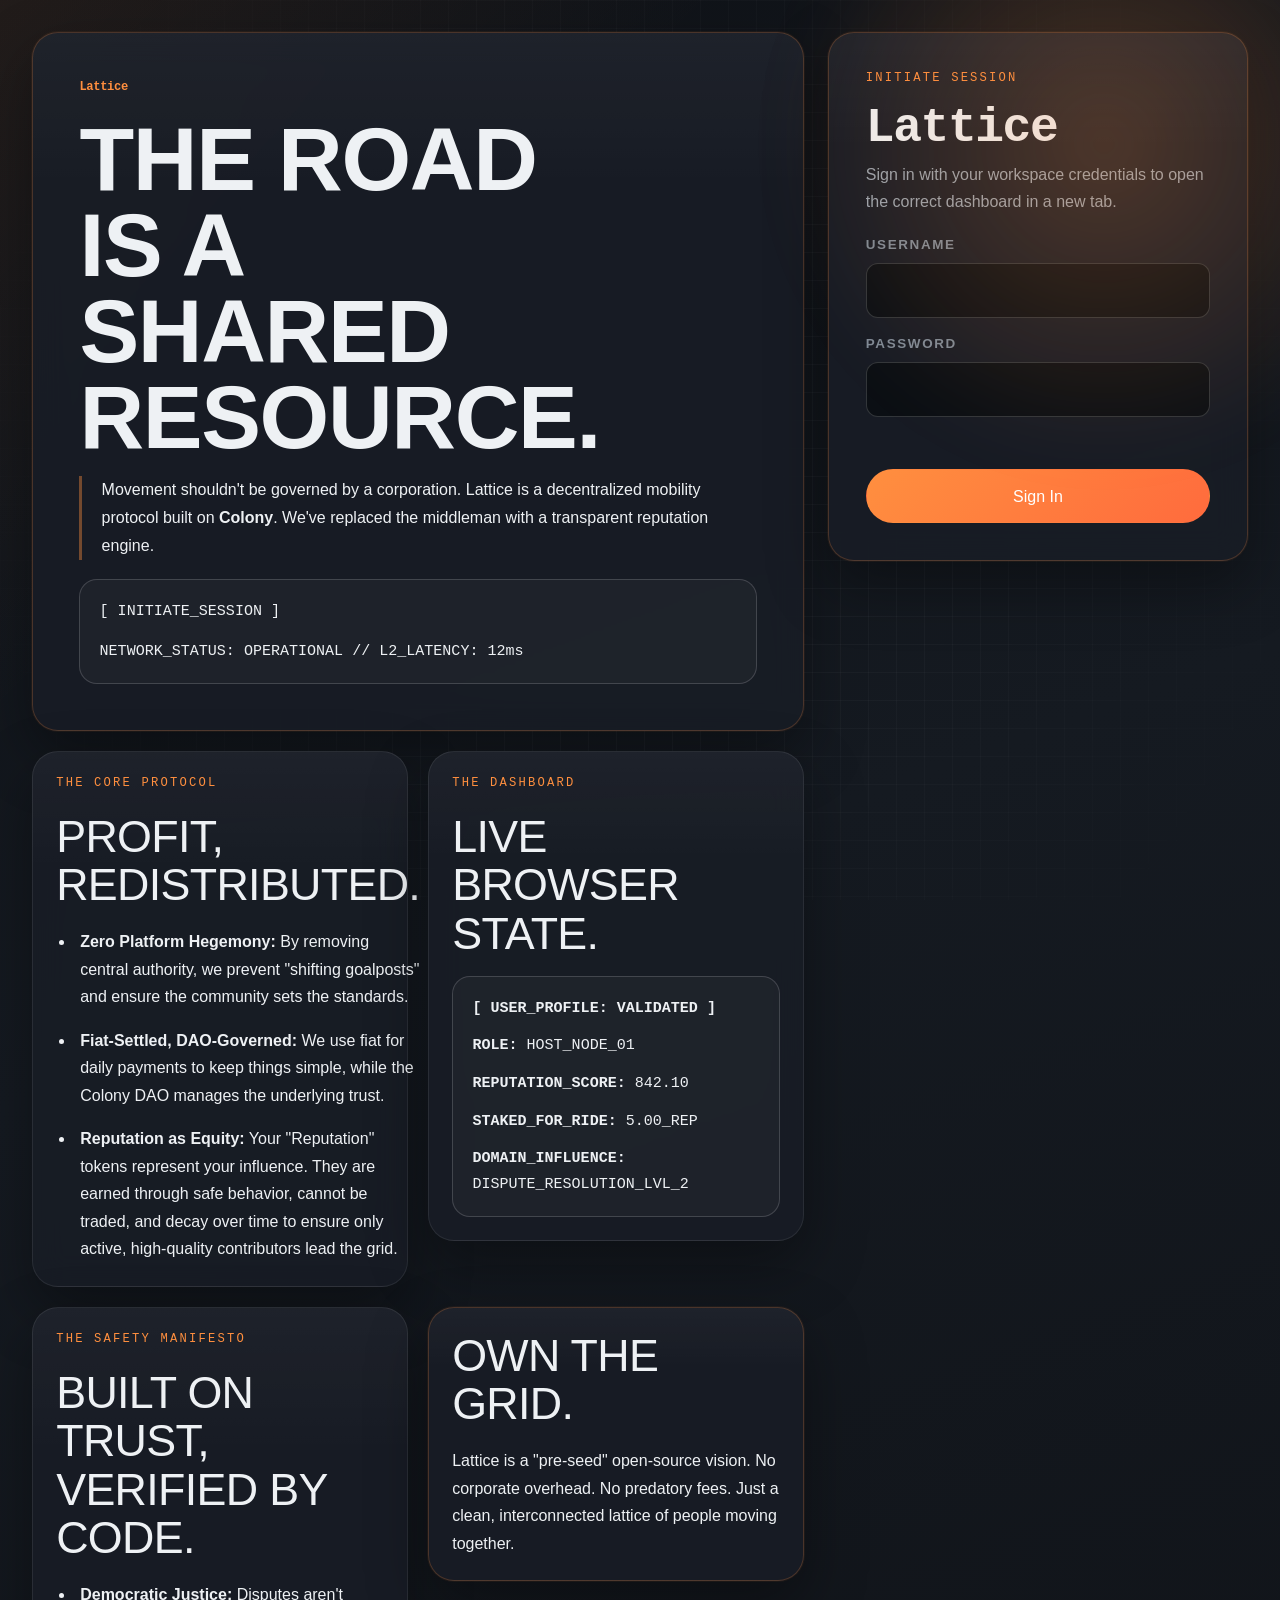
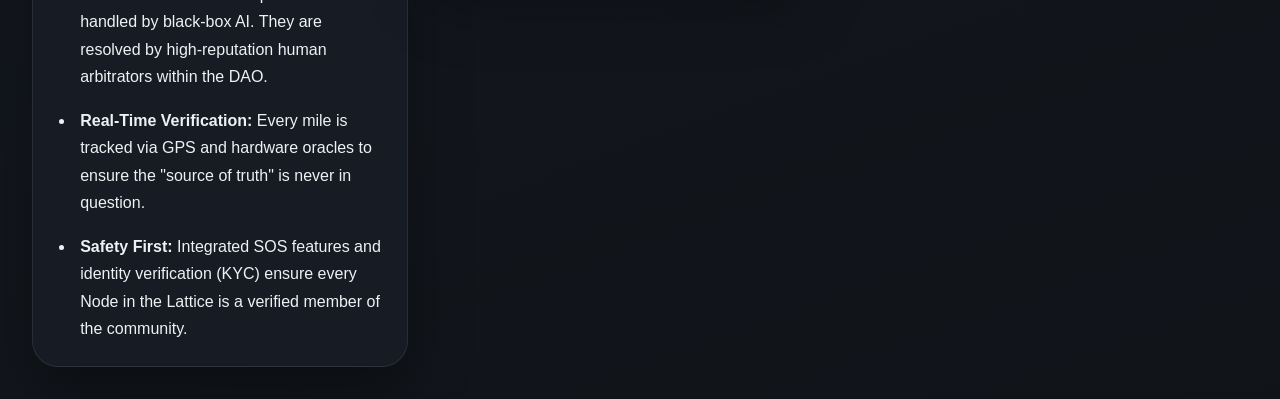
==== commit 8d0ce9c1: "Fixed login page wording" ====
--- a/public/index.html
+++ b/public/index.html
@@ -11,7 +11,6 @@
       <section class="login-story">
         <section class="login-hero panel industrial-glow">
           <div class="stack login-copy-block">
-            <p class="eyebrow">Hero Section</p>
             <p class="eyebrow brand-mark">Lattice</p>
           </div>
           <div class="stack login-copy-block">
@@ -63,7 +62,6 @@
           </article>
 
           <article class="panel login-section-card industrial-glow">
-            <p class="eyebrow">Footer / Call to Action</p>
             <h2 class="login-section-title">OWN THE GRID.</h2>
             <p class="login-copy">
               Lattice is a "pre-seed" open-source vision. No corporate overhead. No predatory fees. Just a clean, interconnected lattice of people moving together.
@@ -98,10 +96,6 @@
 
           <button type="submit">Sign In</button>
         </form>
-
-        <p class="login-footer muted">
-          Rider, host, arbitrator, and admin workspaces each open in their own browser tab.
-        </p>
       </aside>
     </main>
 
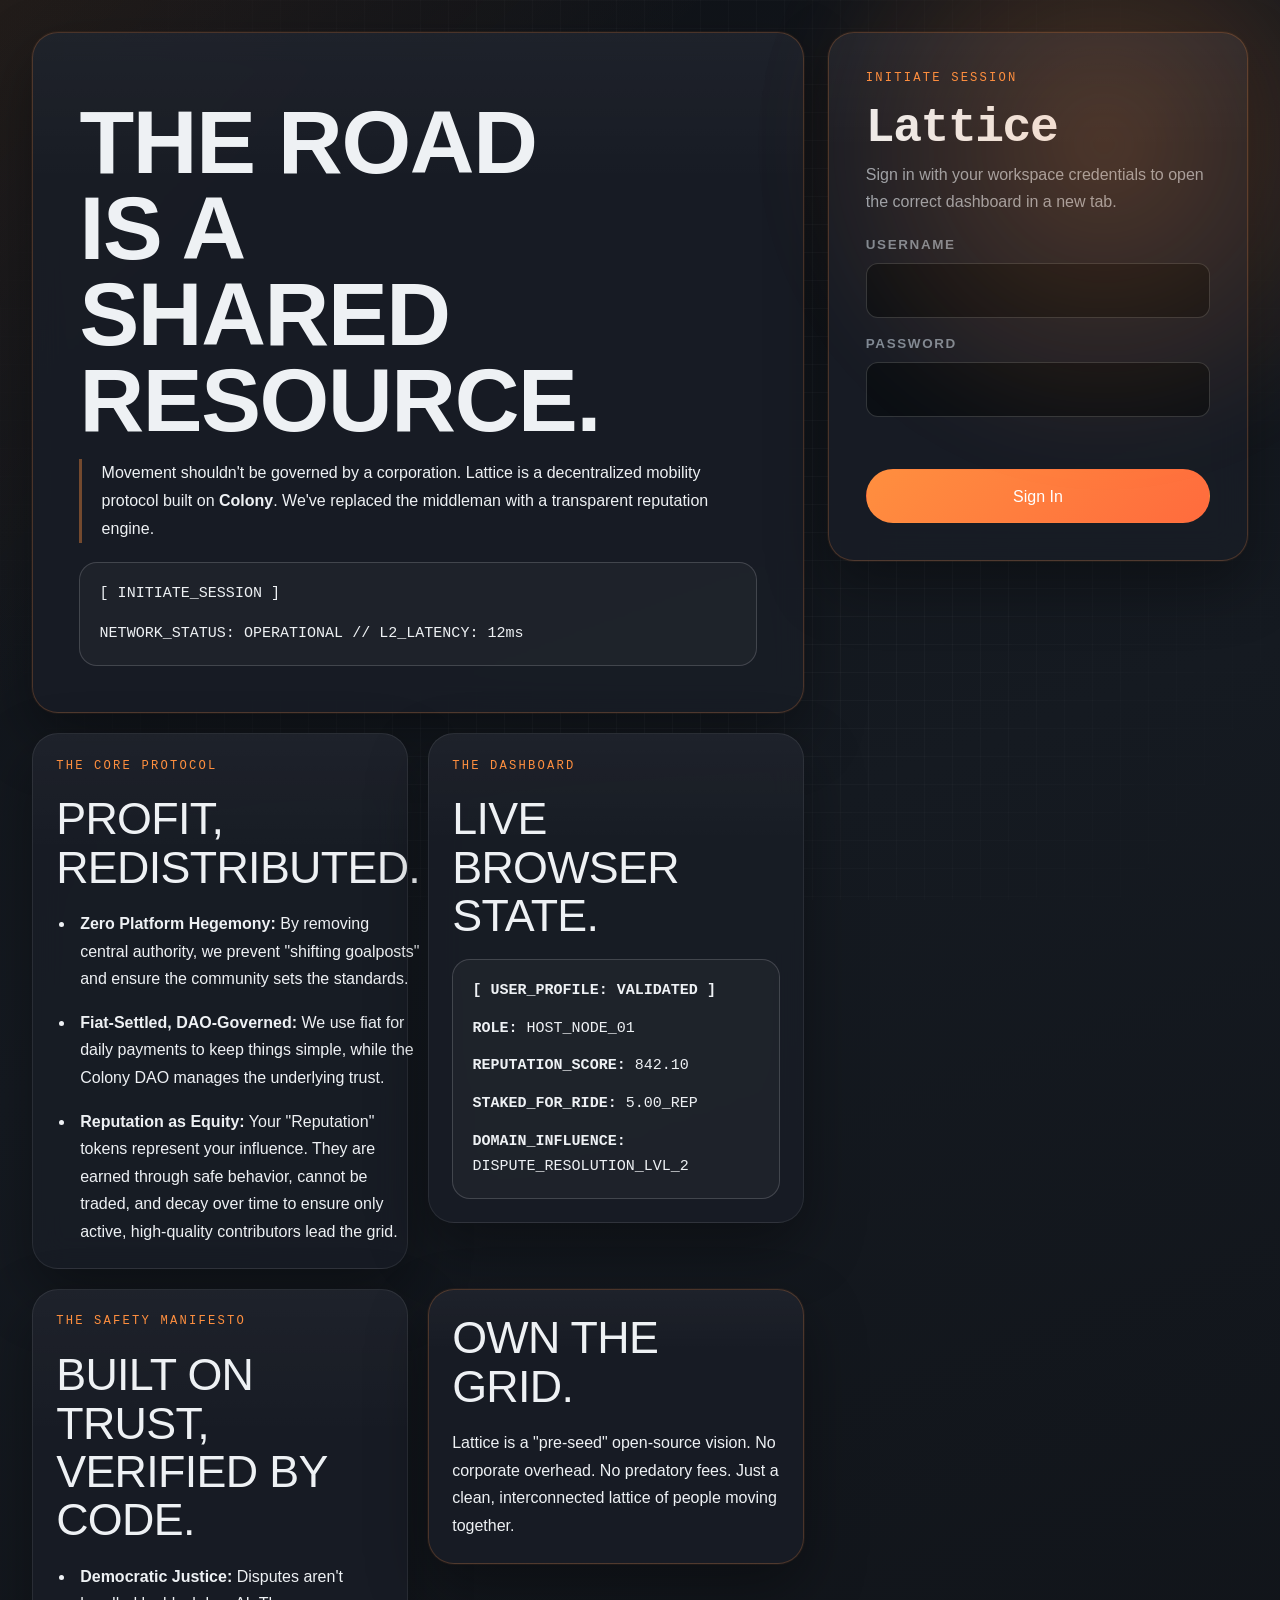
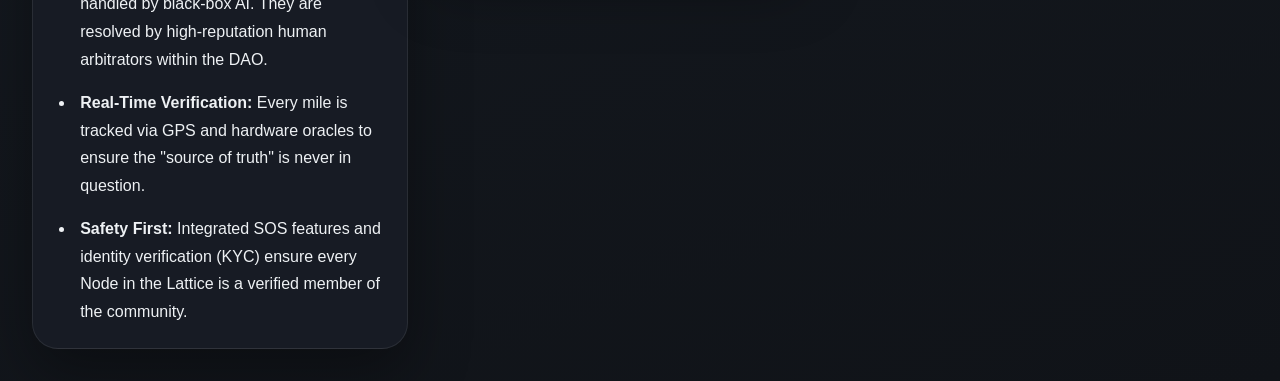
==== commit bc512e23: "Fixed login page wording, again" ====
--- a/public/index.html
+++ b/public/index.html
@@ -11,7 +11,6 @@
       <section class="login-story">
         <section class="login-hero panel industrial-glow">
           <div class="stack login-copy-block">
-            <p class="eyebrow brand-mark">Lattice</p>
           </div>
           <div class="stack login-copy-block">
             <h1 class="login-hero-title">THE ROAD IS A SHARED RESOURCE.</h1>
